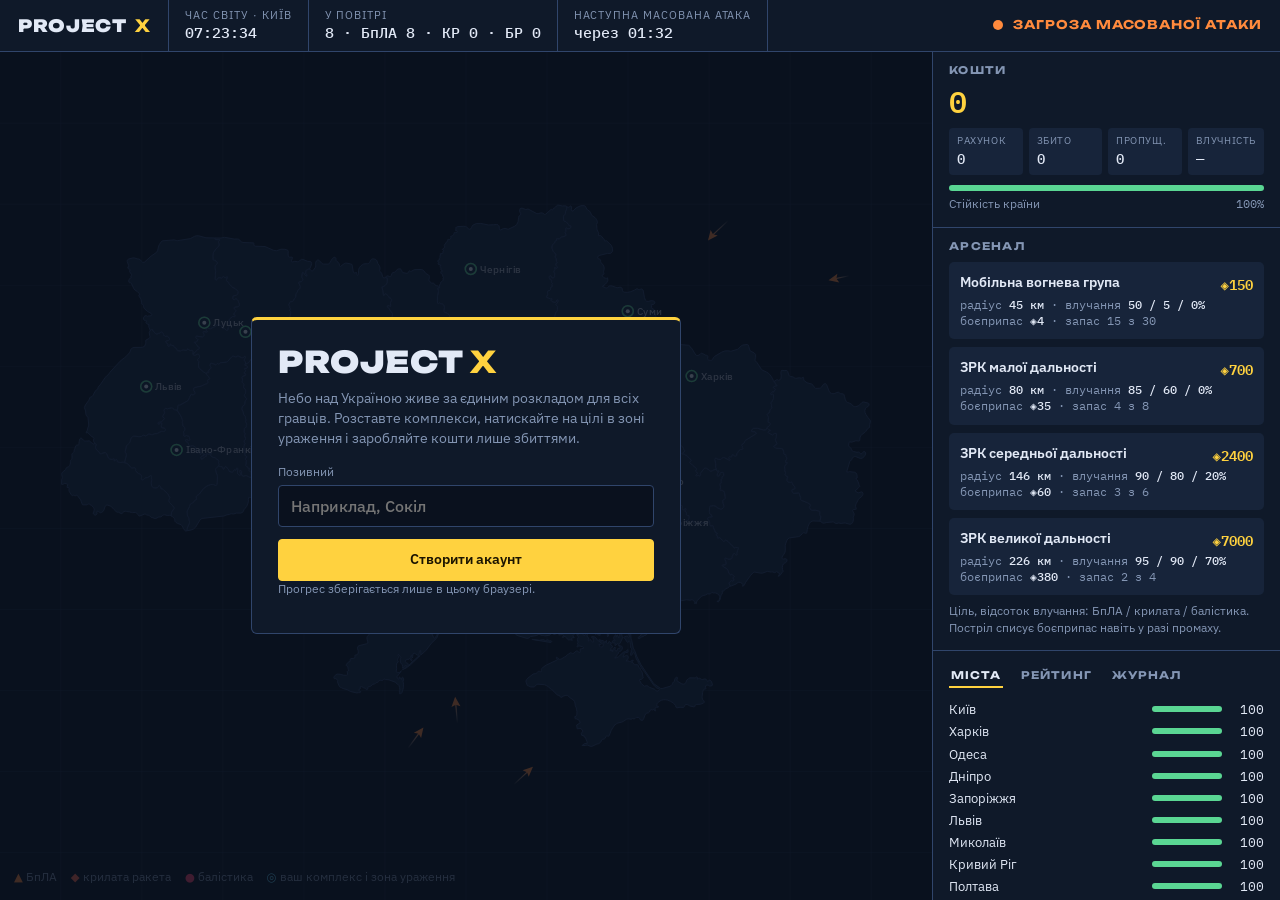
==== index.html @ 6dd7dfeb "Project X: перша версія гри Co-Authored-By: Claude Fable 5.2 <noreply@anthropic.com> Claude-Session:" ====
<!DOCTYPE html>
<html lang="uk">
<head>
<meta charset="utf-8">
<meta name="viewport" content="width=device-width, initial-scale=1">
<title>Project X</title>
<link rel="preconnect" href="https://fonts.googleapis.com">
<link href="https://fonts.googleapis.com/css2?family=IBM+Plex+Mono:wght@400;500;600&family=IBM+Plex+Sans:wght@400;500;600&family=Unbounded:wght@500;700;900&display=swap" rel="stylesheet">
<link rel="stylesheet" href="css/style.css">
</head>
<body>
<header>
  <div class="brand">PROJECT <b>X</b></div>
  <div class="stat"><small>Час світу · Київ</small><span id="clock">--:--:--</span></div>
  <div class="stat"><small>У повітрі</small><span id="air">0</span></div>
  <div class="stat"><small id="waveLab">Наступна масована атака</small><span id="wave">--:--</span></div>
  <button id="adminBtn" type="button" hidden>Адмінка</button>
  <div id="alert"><i></i><span id="alertTxt">Спокійно</span></div>
</header>
<main>
  <div id="stage">
    <canvas id="cv" aria-label="Карта України з повітряними цілями"></canvas>
    <div id="placing"><span id="placingTxt"></span><button id="placingCancel" type="button">Скасувати</button></div>
    <div id="legend"><span><b style="color:var(--threat)">▲</b> БпЛА</span><span><b style="color:#ff6a4d">◆</b> крилата ракета</span><span><b style="color:var(--crit)">●</b> балістика</span><span><b style="color:var(--own)">◎</b> ваш комплекс і зона ураження</span></div>
    <div id="tip"></div>
    <div id="toast" role="status"></div>
    <div id="gate">
      <div class="gatebox">
        <h1>PROJECT <b>X</b></h1>
        <p>Небо над Україною живе за єдиним розкладом для всіх гравців. Розставте комплекси, натискайте на цілі в зоні ураження і заробляйте кошти лише збиттями.</p>
        <div id="gateBody"><p>Завантажую акаунт…</p></div>
      </div>
    </div>
  </div>
  <aside>
    <section>
      <div class="wallet"><div><h2>Кошти</h2><div class="big"><span id="money">0</span></div></div><div class="who" id="who"></div></div>
      <div class="kpis">
        <div><small>Рахунок</small><span id="score">0</span></div>
        <div><small>Збито</small><span id="kills">0</span></div>
        <div><small>Пропущ.</small><span id="missed">0</span></div>
        <div><small>Влучність</small><span id="acc">—</span></div>
      </div>
      <div class="bar"><i id="stab"></i></div>
      <div class="barlab"><span>Стійкість країни</span><span class="num" id="stabTxt">100%</span></div>
      <div id="rescue"><button class="btn pri wide" id="rescueBtn" type="button" style="width:100%">Отримати аварійний резерв ◈150</button><p class="note">Доступний, лише коли немає ні коштів, ні боєзапасу.</p></div>
    </section>
    <section id="unit">
      <h2>Обраний комплекс</h2>
      <div class="row"><b id="uName"></b><span class="ammo num" id="uAmmo"></span></div>
      <div class="btns">
        <button class="btn" id="uBuy1" type="button"></button>
        <button class="btn" id="uFill" type="button"></button>
        <button class="btn wide" id="uSell" type="button"></button>
      </div>
    </section>
    <section>
      <h2>Арсенал</h2>
      <div class="shop" id="shop"></div>
      <p class="note">Ціль, відсоток влучання: БпЛА / крилата / балістика. Постріл списує боєприпас навіть у разі промаху.</p>
    </section>
    <section>
      <div class="tabs" role="tablist">
        <button role="tab" aria-selected="true" data-tab="cities" type="button">Міста</button>
        <button role="tab" aria-selected="false" data-tab="top" type="button">Рейтинг</button>
        <button role="tab" aria-selected="false" data-tab="logp" type="button">Журнал</button>
      </div>
      <div id="cities"></div>
      <div id="top" hidden><div class="list" id="topList"></div><p class="note" id="topNote"></p></div>
      <div id="logp" hidden><div id="log"></div></div>
    </section>
  </aside>
  <div id="admin" hidden>
    <div class="ahead"><h1>Адмінка</h1><button class="btn" id="adminClose" type="button">Закрити</button></div>
    <div class="abody">
      <div class="tabs" role="tablist">
        <button role="tab" aria-selected="true" data-atab="aThreats" type="button">Загрози</button>
        <button role="tab" aria-selected="false" data-atab="aUsers" type="button">Користувачі</button>
      </div>
      <div id="aThreats">
        <div class="panel">
          <h3>Одна додаткова ціль</h3>
          <div class="fields">
            <label for="aType">Тип цілі<select id="aType"></select></label>
            <label for="aEntry">Напрямок заходу<select id="aEntry"></select></label>
            <label for="aCity">Місто-ціль<select id="aCity"></select></label>
          </div>
          <button class="btn pri" id="aLaunch" type="button">Запустити ціль</button>
        </div>
        <div class="panel">
          <h3>Масована атака</h3>
          <div class="fields">
            <label for="aN">Кількість цілей<input id="aN" type="number" min="10" max="300" step="10" value="100"></label>
            <label for="aDur">Тривалість пусків, хв<input id="aDur" type="number" min="1" max="30" step="1" value="10"></label>
            <label for="aDelay">Початок<select id="aDelay"><option value="0">Зараз</option><option value="1">Через 1 хв</option><option value="5">Через 5 хв</option><option value="15">Через 15 хв</option></select></label>
          </div>
          <button class="btn danger" id="aWave" type="button">Запустити масовану атаку</button>
        </div>
        <div class="panel">
          <h3>Запущено вручну</h3>
          <div id="aEvents"></div>
          <p class="note">Ручні запуски бачать усі гравці: цілі з’являються в них за кілька секунд, щонайбільше за пів хвилини. Нові типи загроз додаватимуться в цей розділ.</p>
        </div>
      </div>
      <div id="aUsers" hidden>
        <div class="sum" id="aSum"></div>
        <div class="twrap"><table><thead><tr id="aHead"></tr></thead><tbody id="aRows"></tbody></table></div>
        <p class="note" id="aUsersNote">У списку ті, чий прогрес зберігається на сервері. Натисніть на заголовок стовпця, щоб відсортувати.</p>
      </div>
    </div>
  </div>
</main>
<script src="js/data.js"></script>
<script src="js/core.js"></script>
<script src="js/ui.js"></script>
</body>
</html>
---- css/style.css ----
:root{
  /* Планшет командного пункту: карта на весь екран, праворуч пульт. Один темний світ, без світлої теми. */
  --bg:#0a111e; --panel:#0f1929; --raise:#17243a; --land:#182742; --line:#30456b;
  --ink:#e2e9f6; --mute:#8496b4; --accent:#ffd23f; --own:#62d6ff;
  --threat:#ff8a3d; --crit:#ff4470; --ok:#5ad693;
  --f-display:'Unbounded','Arial Black',system-ui,sans-serif;
  --f-body:'IBM Plex Sans',system-ui,-apple-system,'Segoe UI',sans-serif;
  --f-mono:'IBM Plex Mono',ui-monospace,Menlo,Consolas,monospace;
  color-scheme:dark;
}
*{box-sizing:border-box}
html,body{height:100%;margin:0}
body{background:var(--bg);color:var(--ink);font:14px/1.45 var(--f-body);display:flex;flex-direction:column;overflow:hidden}
button{font:inherit;color:inherit;cursor:pointer}
button:focus-visible,input:focus-visible{outline:2px solid var(--accent);outline-offset:2px}
.num{font-family:var(--f-mono);font-variant-numeric:tabular-nums}

/* верхня смуга */
header{display:flex;align-items:stretch;gap:0;border-bottom:1px solid var(--line);background:var(--panel);flex:none;flex-wrap:wrap}
.brand{font:900 17px/1 var(--f-display);letter-spacing:.04em;padding:14px 18px;display:flex;align-items:center;gap:8px;border-right:1px solid var(--line)}
.brand b{color:var(--accent)}
.stat{padding:8px 16px;border-right:1px solid var(--line);display:flex;flex-direction:column;justify-content:center;min-width:0}
.stat small{font-size:10.5px;letter-spacing:.09em;text-transform:uppercase;color:var(--mute);white-space:nowrap}
.stat span{font:500 15px/1.3 var(--f-mono);font-variant-numeric:tabular-nums;white-space:nowrap}
#alert{margin-left:auto;display:flex;align-items:center;padding:0 18px;font:700 12px/1 var(--f-display);letter-spacing:.08em;text-transform:uppercase;gap:10px;white-space:nowrap}
#alert i{width:10px;height:10px;border-radius:50%;background:var(--ok);flex:none}
#alert.air{color:var(--threat)} #alert.air i{background:var(--threat)}
#alert.mass{color:#12060a;background:var(--crit)} #alert.mass i{background:#12060a;animation:blink 1s steps(2) infinite}
@keyframes blink{50%{opacity:.2}}

main{flex:1;min-height:0;display:grid;grid-template-columns:minmax(0,1fr) 348px}
#stage{position:relative;min-height:0;min-width:0;background:var(--bg)}
canvas{position:absolute;inset:0;width:100%;height:100%;display:block;touch-action:none}
#toast{position:absolute;left:50%;top:14px;transform:translateX(-50%);background:var(--raise);border:1px solid var(--line);padding:8px 14px;border-radius:4px;font-size:13px;opacity:0;transition:opacity .2s;pointer-events:none;max-width:90%;text-align:center}
#toast.on{opacity:1}
#placing{position:absolute;left:14px;top:14px;background:var(--accent);color:#1b1400;padding:8px 12px;border-radius:4px;font-weight:600;display:none;gap:12px;align-items:center}
#placing.on{display:flex}
#placing button{background:#1b1400;color:var(--accent);border:0;border-radius:3px;padding:4px 10px}
#legend{position:absolute;left:14px;bottom:14px;display:flex;gap:14px;font-size:11.5px;color:var(--mute);flex-wrap:wrap;pointer-events:none}
#legend b{font-weight:500;color:var(--ink)}
#tip{position:absolute;pointer-events:none;background:var(--panel);border:1px solid var(--line);border-radius:4px;padding:6px 9px;font-size:12px;display:none;white-space:nowrap;z-index:3}

/* пульт */
aside{border-left:1px solid var(--line);background:var(--panel);overflow-y:auto;min-height:0;display:flex;flex-direction:column}
section{padding:14px 16px;border-bottom:1px solid var(--line)}
h2{font:700 10.5px/1 var(--f-display);letter-spacing:.12em;text-transform:uppercase;color:var(--mute);margin:0 0 10px}
.wallet{display:flex;align-items:baseline;justify-content:space-between;gap:10px}
.wallet .big{font:600 30px/1 var(--f-mono);color:var(--accent);font-variant-numeric:tabular-nums}
.wallet .who{color:var(--mute);font-size:12.5px;text-align:right;overflow:hidden;text-overflow:ellipsis;white-space:nowrap;max-width:150px}
.kpis{display:grid;grid-template-columns:repeat(4,1fr);gap:6px;margin-top:12px}
.kpis div{background:var(--raise);border-radius:4px;padding:6px 8px}
.kpis small{display:block;font-size:10px;color:var(--mute);text-transform:uppercase;letter-spacing:.06em}
.kpis span{font:500 14px var(--f-mono);font-variant-numeric:tabular-nums}
.bar{height:6px;background:var(--raise);border-radius:3px;overflow:hidden;margin-top:10px}
.bar i{display:block;height:100%;background:var(--ok);width:100%;transition:width .4s,background .4s}
.barlab{display:flex;justify-content:space-between;font-size:11.5px;color:var(--mute);margin-top:5px}

.shop{display:grid;gap:8px}
.card{background:var(--raise);border:1px solid transparent;border-radius:5px;padding:9px 10px;display:grid;grid-template-columns:1fr auto;gap:2px 10px;text-align:left;width:100%}
.card:hover:not(:disabled){border-color:var(--own)}
.card:disabled{opacity:.45;cursor:not-allowed}
.card .nm{font-weight:600}
.card .pr{font:600 14px var(--f-mono);color:var(--accent);text-align:right}
.card .sp{grid-column:1/-1;font:400 11.5px/1.4 var(--f-mono);color:var(--mute)}
.card .sp b{color:var(--ink);font-weight:500}
#unit{display:none}
#unit.on{display:block}
#unit .row{display:flex;justify-content:space-between;align-items:baseline;margin-bottom:8px}
#unit .ammo{font:600 20px var(--f-mono)}
.btns{display:grid;grid-template-columns:1fr 1fr;gap:6px}
.btn{background:var(--raise);border:1px solid var(--line);border-radius:4px;padding:8px 8px;font-size:12.5px;line-height:1.25}
.btn:hover:not(:disabled){border-color:var(--own)}
.btn:disabled{opacity:.45;cursor:not-allowed}
.btn.pri{background:var(--accent);color:#1b1400;border-color:var(--accent);font-weight:600}
.btn.wide{grid-column:1/-1}
.tabs{display:flex;gap:4px;margin-bottom:10px}
.tabs button{background:none;border:0;border-bottom:2px solid transparent;padding:4px 2px;margin-right:12px;font:700 10.5px var(--f-display);letter-spacing:.1em;text-transform:uppercase;color:var(--mute)}
.tabs button[aria-selected="true"]{color:var(--ink);border-color:var(--accent)}
.list{display:grid;gap:3px;font-size:12.5px}
.list .r{display:grid;grid-template-columns:22px 1fr auto;gap:8px;align-items:center;padding:3px 0}
.list .r.me{color:var(--accent)}
.list .r span:last-child{font-family:var(--f-mono);font-variant-numeric:tabular-nums}
.city{display:grid;grid-template-columns:1fr 70px 34px;gap:8px;align-items:center;font-size:12.5px;padding:2px 0}
.city .bar{margin:0}
.city span:last-child{font-family:var(--f-mono);text-align:right;font-variant-numeric:tabular-nums}
#log{font:400 11.5px/1.5 var(--f-mono);color:var(--mute);display:grid;gap:2px}
#log .hit{color:var(--ok)} #log .bad{color:var(--crit)} #log .inf{color:var(--ink)}
.note{font-size:11.5px;color:var(--mute);margin:8px 0 0}
#rescue{display:none;margin-top:10px}

/* адмінка */
#adminBtn{background:none;border:0;border-left:1px solid var(--line);padding:0 18px;font:700 11px/1 var(--f-display);letter-spacing:.1em;text-transform:uppercase;color:var(--accent);margin-left:auto}
#adminBtn:hover{background:var(--raise)}
#adminBtn:not([hidden])+#alert{margin-left:0}
main{position:relative}
#admin{position:absolute;top:0;right:0;bottom:0;width:min(760px,100%);background:var(--panel);border-left:1px solid var(--line);z-index:6;display:flex;flex-direction:column;box-shadow:-18px 0 40px rgba(0,0,0,.45)}
#admin[hidden]{display:none}
.ahead{display:flex;align-items:center;justify-content:space-between;padding:14px 18px;border-bottom:1px solid var(--line);border-top:3px solid var(--accent)}
.ahead h1{font:900 16px/1 var(--f-display);letter-spacing:.06em;margin:0;text-transform:uppercase}
.abody{overflow-y:auto;padding:16px 18px;flex:1;min-height:0}
.abody .tabs{margin-bottom:16px}
.panel{background:var(--raise);border-radius:6px;padding:14px;margin-bottom:14px}
.panel h3{font:600 14px/1.2 var(--f-body);margin:0 0 10px}
.fields{display:grid;grid-template-columns:repeat(auto-fit,minmax(150px,1fr));gap:10px;margin-bottom:12px}
.fields label{display:grid;gap:4px;font-size:11.5px;color:var(--mute)}
.fields select,.fields input{background:var(--bg);border:1px solid var(--line);border-radius:4px;padding:8px 9px;color:var(--ink);font:500 13.5px var(--f-body);width:100%}
.btn.danger{background:var(--crit);border-color:var(--crit);color:#16050a;font-weight:600}
.ev{display:grid;grid-template-columns:1fr auto auto;gap:10px;align-items:center;padding:7px 0;border-top:1px solid var(--line);font-size:12.5px}
.ev:first-child{border-top:0}
.ev .st{font:500 11.5px var(--f-mono);color:var(--mute);white-space:nowrap}
.ev .st.live{color:var(--threat)}
.ev .btn{padding:4px 10px}
.sum{display:flex;gap:8px;flex-wrap:wrap;align-items:stretch;margin-bottom:12px}
.sum div{background:var(--raise);border-radius:4px;padding:7px 12px}
.sum small{display:block;font-size:10px;color:var(--mute);text-transform:uppercase;letter-spacing:.06em}
.sum span{font:500 16px var(--f-mono);font-variant-numeric:tabular-nums}
.sum .btn{margin-left:auto}
.twrap{overflow-x:auto;border:1px solid var(--line);border-radius:6px}
table{border-collapse:collapse;width:100%;font-size:12.5px;white-space:nowrap}
th,td{padding:7px 10px;text-align:right;border-bottom:1px solid var(--line)}
th{font:500 10.5px var(--f-body);color:var(--mute);text-transform:uppercase;letter-spacing:.06em;background:var(--raise);cursor:pointer;user-select:none}
th[aria-sort]{color:var(--accent)}
td{font-family:var(--f-mono);font-variant-numeric:tabular-nums}
th:first-child,td:first-child,th:nth-child(2),td:nth-child(2){text-align:left}
td:nth-child(2){font-family:var(--f-body);font-weight:600}
tr:last-child td{border-bottom:0}

/* вхід */
#gate{position:absolute;inset:0;background:rgba(10,17,30,.78);display:flex;align-items:center;justify-content:center;padding:16px;z-index:5}
#gate.off{display:none}
.gatebox{background:var(--panel);border:1px solid var(--line);border-top:3px solid var(--accent);border-radius:6px;padding:26px 26px 22px;max-width:430px;width:100%}
.gatebox h1{font:900 30px/1.05 var(--f-display);margin:0 0 10px;letter-spacing:.02em;text-wrap:balance}
.gatebox h1 b{color:var(--accent)}
.gatebox p{color:var(--mute);margin:0 0 14px}
.gatebox label{display:block;font-size:12px;color:var(--mute);margin-bottom:5px}
.gatebox input{width:100%;background:var(--bg);border:1px solid var(--line);border-radius:4px;padding:10px 12px;color:var(--ink);font:500 16px var(--f-body);margin-bottom:12px}
.gatebox .btn{width:100%;padding:11px;font-size:14px}

@media (max-width:860px){
  body{overflow:auto;height:auto;min-height:100%}
  main{grid-template-columns:1fr;flex:none}
  #stage{height:min(72vw,62vh);min-height:300px}
  aside{border-left:0;border-top:1px solid var(--line);overflow:visible}
  #alert{margin-left:0;padding:10px 16px;flex:1 1 100%}
  .brand{padding:10px 14px}
  #legend{display:none}
}
@media (prefers-reduced-motion:reduce){#alert.mass i{animation:none}}
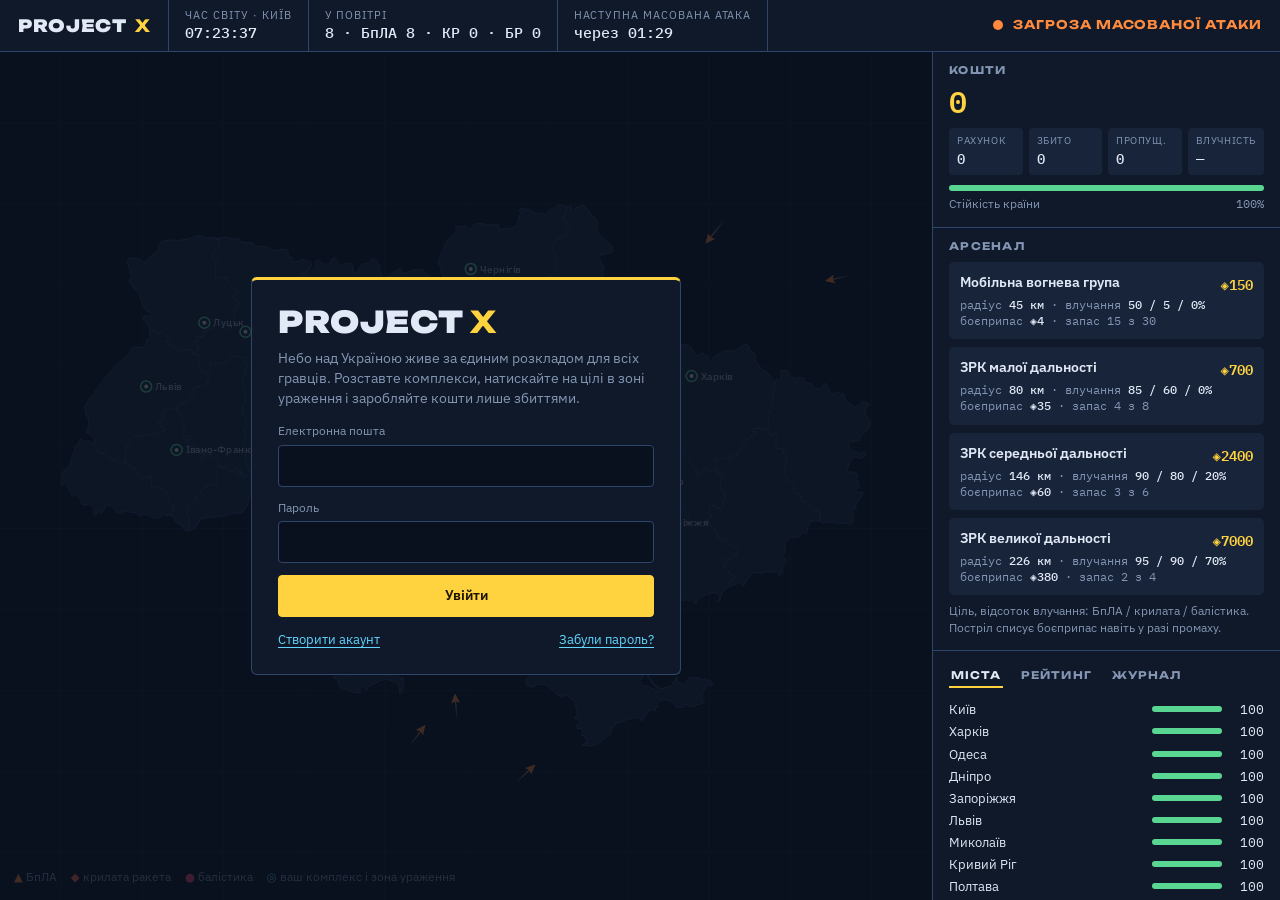
==== commit f5c68328: "Supabase: реєстрація за поштою, прогрес, рейтинг і адмінка Co-Authored-By: Claude Fable 5.2 <noreply" ====
--- a/index.html
+++ b/index.html
@@ -28,7 +28,7 @@
       <div class="gatebox">
         <h1>PROJECT <b>X</b></h1>
         <p>Небо над Україною живе за єдиним розкладом для всіх гравців. Розставте комплекси, натискайте на цілі в зоні ураження і заробляйте кошти лише збиттями.</p>
-        <div id="gateBody"><p>Завантажую акаунт…</p></div>
+        <div id="gateBody"><p>Завантаження…</p></div>
       </div>
     </div>
   </div>
@@ -44,6 +44,7 @@
       <div class="bar"><i id="stab"></i></div>
       <div class="barlab"><span>Стійкість країни</span><span class="num" id="stabTxt">100%</span></div>
       <div id="rescue"><button class="btn pri wide" id="rescueBtn" type="button" style="width:100%">Отримати аварійний резерв ◈150</button><p class="note">Доступний, лише коли немає ні коштів, ні боєзапасу.</p></div>
+      <button class="btn" id="logout" type="button" hidden style="margin-top:12px;width:100%">Вийти з акаунта</button>
     </section>
     <section id="unit">
       <h2>Обраний комплекс</h2>
@@ -105,11 +106,13 @@
       <div id="aUsers" hidden>
         <div class="sum" id="aSum"></div>
         <div class="twrap"><table><thead><tr id="aHead"></tr></thead><tbody id="aRows"></tbody></table></div>
-        <p class="note" id="aUsersNote">У списку ті, чий прогрес зберігається на сервері. Натисніть на заголовок стовпця, щоб відсортувати.</p>
+        <p class="note" id="aUsersNote">Усі зареєстровані гравці. Натисніть на заголовок стовпця, щоб відсортувати.</p>
       </div>
     </div>
   </div>
 </main>
+<script src="js/vendor/supabase.js"></script>
+<script src="js/config.js"></script>
 <script src="js/data.js"></script>
 <script src="js/core.js"></script>
 <script src="js/ui.js"></script>
--- a/css/style.css
+++ b/css/style.css
@@ -115,13 +115,15 @@
 .sum small{display:block;font-size:10px;color:var(--mute);text-transform:uppercase;letter-spacing:.06em}
 .sum span{font:500 16px var(--f-mono);font-variant-numeric:tabular-nums}
 .sum .btn{margin-left:auto}
+.sum .grant{display:flex;align-items:center;gap:8px;font-size:11.5px;color:var(--mute)}
+.sum .grant input{width:96px;background:var(--bg);border:1px solid var(--line);border-radius:4px;padding:7px 8px;color:var(--ink);font:500 13px var(--f-mono)}
 .twrap{overflow-x:auto;border:1px solid var(--line);border-radius:6px}
 table{border-collapse:collapse;width:100%;font-size:12.5px;white-space:nowrap}
 th,td{padding:7px 10px;text-align:right;border-bottom:1px solid var(--line)}
 th{font:500 10.5px var(--f-body);color:var(--mute);text-transform:uppercase;letter-spacing:.06em;background:var(--raise);cursor:pointer;user-select:none}
 th[aria-sort]{color:var(--accent)}
 td{font-family:var(--f-mono);font-variant-numeric:tabular-nums}
-th:first-child,td:first-child,th:nth-child(2),td:nth-child(2){text-align:left}
+th:first-child,td:first-child,th:nth-child(2),td:nth-child(2),th:nth-child(3),td:nth-child(3){text-align:left}
 td:nth-child(2){font-family:var(--f-body);font-weight:600}
 tr:last-child td{border-bottom:0}
 
@@ -135,6 +137,9 @@
 .gatebox label{display:block;font-size:12px;color:var(--mute);margin-bottom:5px}
 .gatebox input{width:100%;background:var(--bg);border:1px solid var(--line);border-radius:4px;padding:10px 12px;color:var(--ink);font:500 16px var(--f-body);margin-bottom:12px}
 .gatebox .btn{width:100%;padding:11px;font-size:14px}
+.gatebox .links{display:flex;justify-content:space-between;gap:12px;margin-top:12px;flex-wrap:wrap}
+.linkbtn{background:none;border:0;padding:2px 0;color:var(--own);font-size:13px;text-decoration:underline;text-underline-offset:3px}
+.gatebox .note:empty{display:none}
 
 @media (max-width:860px){
   body{overflow:auto;height:auto;min-height:100%}
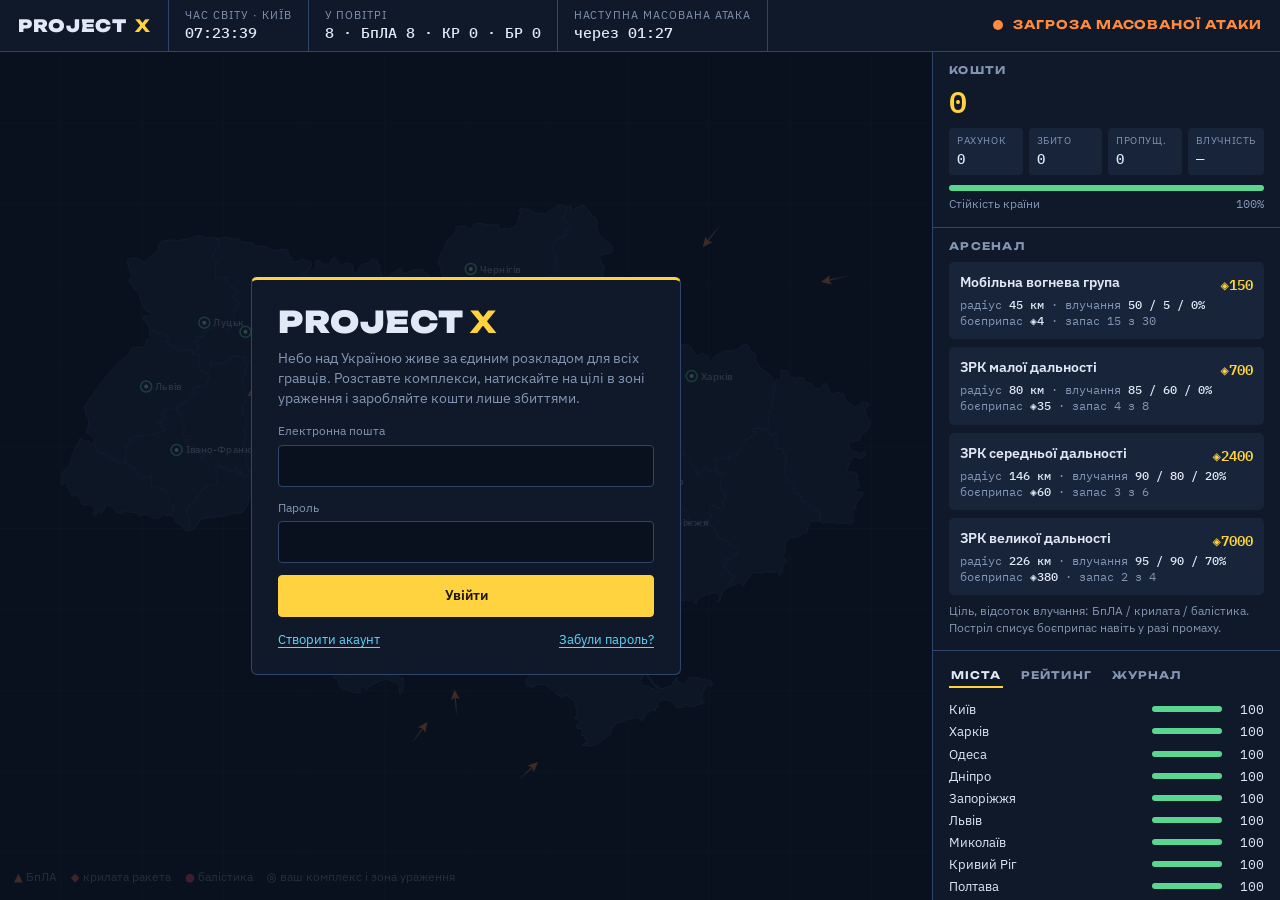
==== commit ad61d172: "Адмінка окремою сторінкою admin.html Co-Authored-By: Claude Fable 5.2 <noreply@anthropic.com> Claude" ====
--- a/index.html
+++ b/index.html
@@ -14,7 +14,7 @@
   <div class="stat"><small>Час світу · Київ</small><span id="clock">--:--:--</span></div>
   <div class="stat"><small>У повітрі</small><span id="air">0</span></div>
   <div class="stat"><small id="waveLab">Наступна масована атака</small><span id="wave">--:--</span></div>
-  <button id="adminBtn" type="button" hidden>Адмінка</button>
+  <a id="adminBtn" href="admin.html" hidden>Адмінка</a>
   <div id="alert"><i></i><span id="alertTxt">Спокійно</span></div>
 </header>
 <main>
@@ -71,45 +71,6 @@
       <div id="logp" hidden><div id="log"></div></div>
     </section>
   </aside>
-  <div id="admin" hidden>
-    <div class="ahead"><h1>Адмінка</h1><button class="btn" id="adminClose" type="button">Закрити</button></div>
-    <div class="abody">
-      <div class="tabs" role="tablist">
-        <button role="tab" aria-selected="true" data-atab="aThreats" type="button">Загрози</button>
-        <button role="tab" aria-selected="false" data-atab="aUsers" type="button">Користувачі</button>
-      </div>
-      <div id="aThreats">
-        <div class="panel">
-          <h3>Одна додаткова ціль</h3>
-          <div class="fields">
-            <label for="aType">Тип цілі<select id="aType"></select></label>
-            <label for="aEntry">Напрямок заходу<select id="aEntry"></select></label>
-            <label for="aCity">Місто-ціль<select id="aCity"></select></label>
-          </div>
-          <button class="btn pri" id="aLaunch" type="button">Запустити ціль</button>
-        </div>
-        <div class="panel">
-          <h3>Масована атака</h3>
-          <div class="fields">
-            <label for="aN">Кількість цілей<input id="aN" type="number" min="10" max="300" step="10" value="100"></label>
-            <label for="aDur">Тривалість пусків, хв<input id="aDur" type="number" min="1" max="30" step="1" value="10"></label>
-            <label for="aDelay">Початок<select id="aDelay"><option value="0">Зараз</option><option value="1">Через 1 хв</option><option value="5">Через 5 хв</option><option value="15">Через 15 хв</option></select></label>
-          </div>
-          <button class="btn danger" id="aWave" type="button">Запустити масовану атаку</button>
-        </div>
-        <div class="panel">
-          <h3>Запущено вручну</h3>
-          <div id="aEvents"></div>
-          <p class="note">Ручні запуски бачать усі гравці: цілі з’являються в них за кілька секунд, щонайбільше за пів хвилини. Нові типи загроз додаватимуться в цей розділ.</p>
-        </div>
-      </div>
-      <div id="aUsers" hidden>
-        <div class="sum" id="aSum"></div>
-        <div class="twrap"><table><thead><tr id="aHead"></tr></thead><tbody id="aRows"></tbody></table></div>
-        <p class="note" id="aUsersNote">Усі зареєстровані гравці. Натисніть на заголовок стовпця, щоб відсортувати.</p>
-      </div>
-    </div>
-  </div>
 </main>
 <script src="js/vendor/supabase.js"></script>
 <script src="js/config.js"></script>
--- a/css/style.css
+++ b/css/style.css
@@ -89,16 +89,10 @@
 #rescue{display:none;margin-top:10px}
 
 /* адмінка */
-#adminBtn{background:none;border:0;border-left:1px solid var(--line);padding:0 18px;font:700 11px/1 var(--f-display);letter-spacing:.1em;text-transform:uppercase;color:var(--accent);margin-left:auto}
+#adminBtn{background:none;border:0;border-left:1px solid var(--line);padding:0 18px;display:flex;align-items:center;text-decoration:none;font:700 11px/1 var(--f-display);letter-spacing:.1em;text-transform:uppercase;color:var(--accent);margin-left:auto}
+#adminBtn[hidden]{display:none}
 #adminBtn:hover{background:var(--raise)}
 #adminBtn:not([hidden])+#alert{margin-left:0}
-main{position:relative}
-#admin{position:absolute;top:0;right:0;bottom:0;width:min(760px,100%);background:var(--panel);border-left:1px solid var(--line);z-index:6;display:flex;flex-direction:column;box-shadow:-18px 0 40px rgba(0,0,0,.45)}
-#admin[hidden]{display:none}
-.ahead{display:flex;align-items:center;justify-content:space-between;padding:14px 18px;border-bottom:1px solid var(--line);border-top:3px solid var(--accent)}
-.ahead h1{font:900 16px/1 var(--f-display);letter-spacing:.06em;margin:0;text-transform:uppercase}
-.abody{overflow-y:auto;padding:16px 18px;flex:1;min-height:0}
-.abody .tabs{margin-bottom:16px}
 .panel{background:var(--raise);border-radius:6px;padding:14px;margin-bottom:14px}
 .panel h3{font:600 14px/1.2 var(--f-body);margin:0 0 10px}
 .fields{display:grid;grid-template-columns:repeat(auto-fit,minmax(150px,1fr));gap:10px;margin-bottom:12px}
@@ -151,3 +145,22 @@
   #legend{display:none}
 }
 @media (prefers-reduced-motion:reduce){#alert.mass i{animation:none}}
+
+/* окрема сторінка адмінки */
+body.adm{display:block;overflow:auto;height:auto;min-height:100%}
+.adm header a.back{margin-left:auto;display:flex;align-items:center;padding:0 18px;border-left:1px solid var(--line);color:var(--own);font-size:13px;text-decoration:none}
+.adm header a.back:hover{background:var(--raise)}
+.adm header button.out{background:none;border:0;border-left:1px solid var(--line);padding:0 18px;color:var(--mute);font-size:13px}
+.adm header button.out:hover{background:var(--raise);color:var(--ink)}
+.adm .brand span{color:var(--mute);font-weight:500;font-size:12px;letter-spacing:.12em;margin-left:6px}
+.awrap{max-width:1240px;margin:0 auto;padding:22px 20px 60px}
+.awrap h2{font:700 13px/1 var(--f-display);letter-spacing:.1em;color:var(--ink);margin:28px 0 14px}
+.awrap h2:first-child{margin-top:0}
+.agrid{display:grid;grid-template-columns:repeat(auto-fit,minmax(300px,1fr));gap:14px;align-items:start}
+.agrid .panel{margin:0}
+.awrap .panel{background:var(--panel);border:1px solid var(--line)}
+.awrap .fields select,.awrap .fields input{background:var(--bg)}
+.awrap .sum div{background:var(--panel);border:1px solid var(--line)}
+.awrap .twrap{background:var(--panel)}
+.agate{max-width:430px;margin:8vh auto 0;padding:0 16px}
+.agate .gatebox{max-width:none}
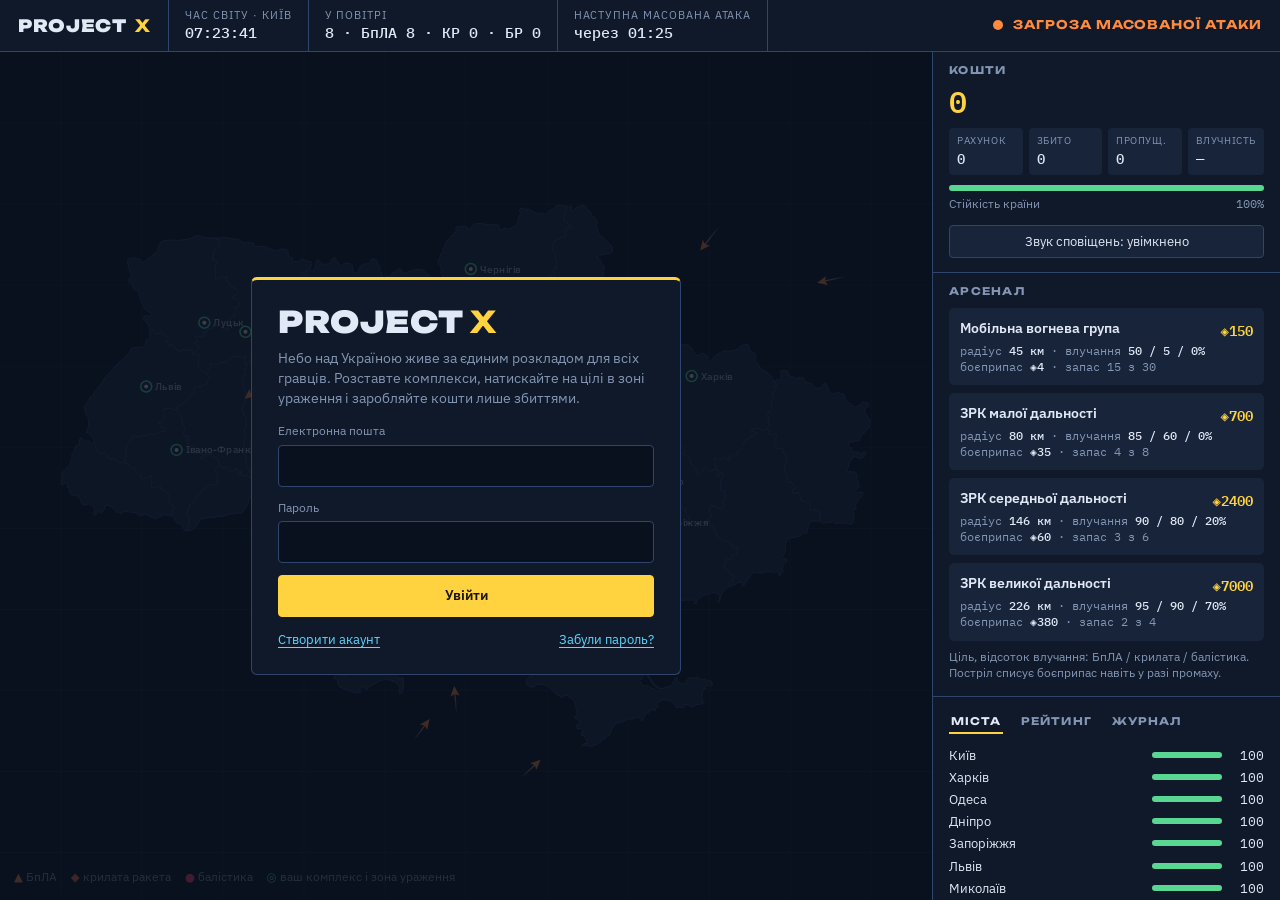
==== commit 41456d6f: "Адмінка звіряє час із сервером; звук, коли ціль входить у зону ураження Co-Authored-By: Claude Fable" ====
--- a/index.html
+++ b/index.html
@@ -44,7 +44,8 @@
       <div class="bar"><i id="stab"></i></div>
       <div class="barlab"><span>Стійкість країни</span><span class="num" id="stabTxt">100%</span></div>
       <div id="rescue"><button class="btn pri wide" id="rescueBtn" type="button" style="width:100%">Отримати аварійний резерв ◈150</button><p class="note">Доступний, лише коли немає ні коштів, ні боєзапасу.</p></div>
-      <button class="btn" id="logout" type="button" hidden style="margin-top:12px;width:100%">Вийти з акаунта</button>
+      <button class="btn" id="sound" type="button" style="margin-top:12px;width:100%">Звук сповіщень</button>
+      <button class="btn" id="logout" type="button" hidden style="margin-top:8px;width:100%">Вийти з акаунта</button>
     </section>
     <section id="unit">
       <h2>Обраний комплекс</h2>
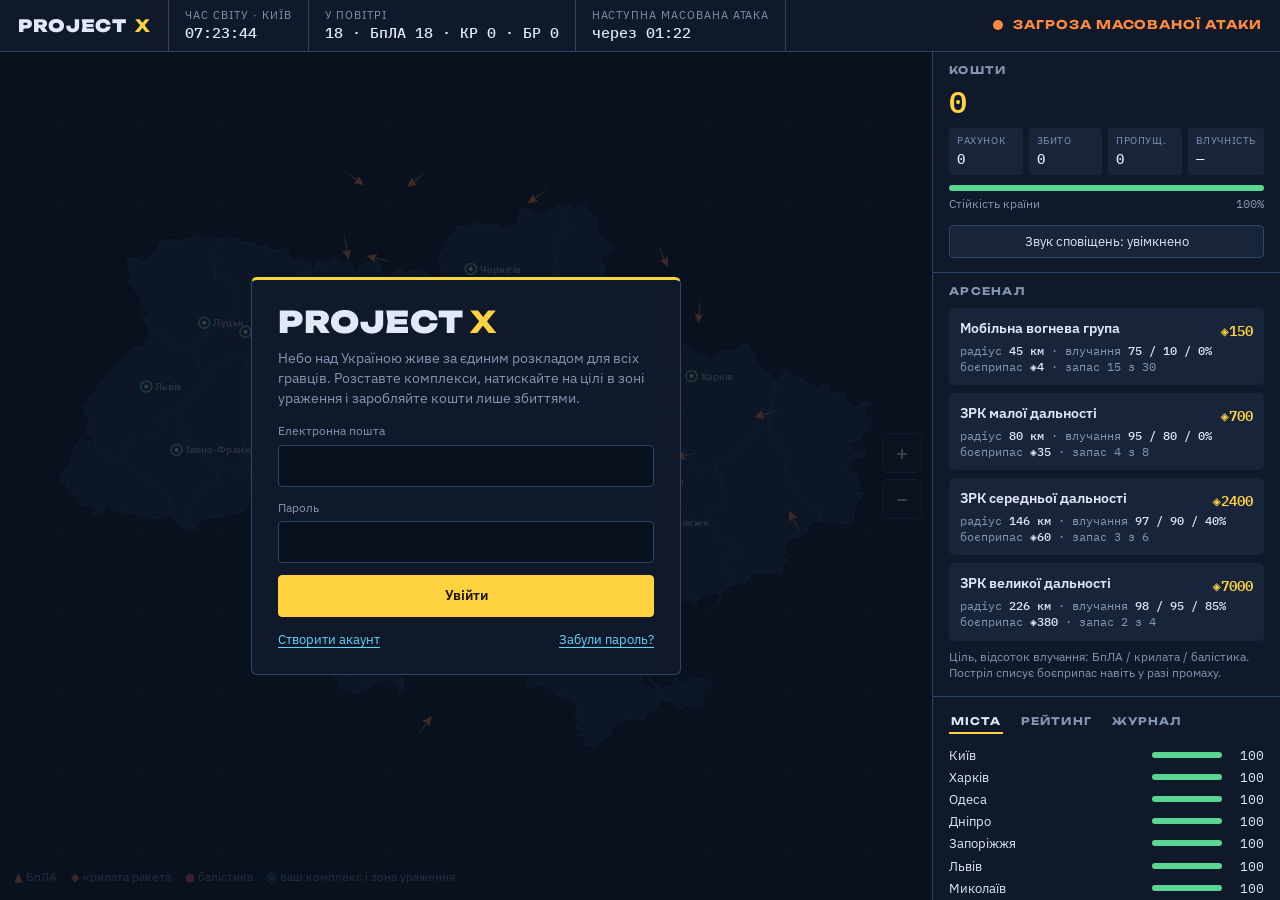
==== commit 41c27e17: "Мобільна версія: масштаб і зсув карти, панель знизу, зручні кнопки Co-Authored-By: Claude Fable 5.2 " ====
--- a/index.html
+++ b/index.html
@@ -12,7 +12,7 @@
 <header>
   <div class="brand">PROJECT <b>X</b></div>
   <div class="stat"><small>Час світу · Київ</small><span id="clock">--:--:--</span></div>
-  <div class="stat"><small>У повітрі</small><span id="air">0</span></div>
+  <div class="stat"><small id="airLab">У повітрі</small><span id="air">0</span></div>
   <div class="stat"><small id="waveLab">Наступна масована атака</small><span id="wave">--:--</span></div>
   <a id="adminBtn" href="admin.html" hidden>Адмінка</a>
   <div id="alert"><i></i><span id="alertTxt">Спокійно</span></div>
@@ -22,6 +22,7 @@
     <canvas id="cv" aria-label="Карта України з повітряними цілями"></canvas>
     <div id="placing"><span id="placingTxt"></span><button id="placingCancel" type="button">Скасувати</button></div>
     <div id="legend"><span><b style="color:var(--threat)">▲</b> БпЛА</span><span><b style="color:#ff6a4d">◆</b> крилата ракета</span><span><b style="color:var(--crit)">●</b> балістика</span><span><b style="color:var(--own)">◎</b> ваш комплекс і зона ураження</span></div>
+    <div id="zoom"><button id="zin" type="button" aria-label="Наблизити карту">+</button><button id="zout" type="button" aria-label="Віддалити карту">−</button></div>
     <div id="tip"></div>
     <div id="toast" role="status"></div>
     <div id="gate">
@@ -32,7 +33,9 @@
       </div>
     </div>
   </div>
+  <div id="mbar"><div><small>Кошти</small><span id="mMoney" class="num">◈0</span></div><div><small>Стійкість</small><span id="mStab" class="num">100%</span></div><button class="btn pri" id="mOpen" type="button">Арсенал і статус</button></div>
   <aside>
+    <button class="btn" id="sheetClose" type="button">Закрити панель</button>
     <section>
       <div class="wallet"><div><h2>Кошти</h2><div class="big"><span id="money">0</span></div></div><div class="who" id="who"></div></div>
       <div class="kpis">
@@ -49,7 +52,7 @@
     </section>
     <section id="unit">
       <h2>Обраний комплекс</h2>
-      <div class="row"><b id="uName"></b><span class="ammo num" id="uAmmo"></span></div>
+      <div class="row"><b id="uName"></b><span class="ammo num" id="uAmmo"></span><button class="btn" id="uClose" type="button" aria-label="Зняти вибір комплексу">×</button></div>
       <div class="btns">
         <button class="btn" id="uBuy1" type="button"></button>
         <button class="btn" id="uFill" type="button"></button>
--- a/css/style.css
+++ b/css/style.css
@@ -135,15 +135,52 @@
 .linkbtn{background:none;border:0;padding:2px 0;color:var(--own);font-size:13px;text-decoration:underline;text-underline-offset:3px}
 .gatebox .note:empty{display:none}
 
+#zoom{position:absolute;right:10px;top:50%;transform:translateY(-50%);display:grid;gap:6px;z-index:2}
+#zoom button{width:40px;height:40px;border-radius:6px;background:var(--panel);border:1px solid var(--line);font:500 20px/1 var(--f-mono);color:var(--ink)}
+#zoom button:hover{border-color:var(--own)}
+#mbar,#sheetClose,#uClose{display:none}
+#unit .row{gap:10px}
+#unit .row b{flex:1}
+
+/* телефон: карта на весь екран, панель виїжджає знизу */
 @media (max-width:860px){
-  body{overflow:auto;height:auto;min-height:100%}
-  main{grid-template-columns:1fr;flex:none}
-  #stage{height:min(72vw,62vh);min-height:300px}
-  aside{border-left:0;border-top:1px solid var(--line);overflow:visible}
-  #alert{margin-left:0;padding:10px 16px;flex:1 1 100%}
-  .brand{padding:10px 14px}
+  html,body{height:100%}
+  body{height:100dvh;overflow:hidden}
+  header{flex-wrap:wrap}
+  .brand{padding:9px 12px;font-size:14px;border-right:0;order:1}
+  #adminBtn{order:2;margin-left:auto;padding:0 12px;border-left:0}
+  #alert{order:3;margin-left:auto;padding:0 12px;font-size:10px;gap:7px}
+  #adminBtn:not([hidden])+#alert{margin-left:0}
+  header::after{content:'';order:4;flex-basis:100%;height:0}
+  .stat{order:5;flex:1 1 0;padding:5px 10px;border-top:1px solid var(--line);min-width:0}
+  .stat:last-of-type{border-right:0}
+  .stat small{font-size:9px;letter-spacing:.04em;overflow:hidden;text-overflow:ellipsis}
+  .stat span{font-size:12px;overflow:hidden;text-overflow:ellipsis}
+  main{display:flex;flex-direction:column}
+  #stage{flex:1;min-height:0}
   #legend{display:none}
+  #mbar{display:flex;align-items:center;gap:14px;padding:8px 12px calc(8px + env(safe-area-inset-bottom));background:var(--panel);border-top:1px solid var(--line);flex:none}
+  #mbar small{display:block;font-size:9.5px;letter-spacing:.07em;text-transform:uppercase;color:var(--mute)}
+  #mbar span{font-size:17px;font-weight:600}
+  #mbar #mMoney{color:var(--accent)}
+  #mbar .btn{margin-left:auto;padding:11px 14px;font-size:13px}
+  aside{position:fixed;left:0;right:0;bottom:0;top:18%;z-index:8;border-left:0;border-top:1px solid var(--line);border-radius:14px 14px 0 0;box-shadow:0 -18px 40px rgba(0,0,0,.5);transform:translateY(105%);transition:transform .22s ease;overscroll-behavior:contain}
+  body.sheet aside{transform:none}
+  #sheetClose{display:block;position:sticky;top:0;z-index:1;width:100%;border-radius:14px 14px 0 0;border-width:0 0 1px;background:var(--raise);padding:12px;font-weight:600;flex:none}
+  #stage > #unit{position:absolute;left:8px;right:8px;bottom:8px;z-index:4;background:var(--panel);border:1px solid var(--line);border-radius:8px;padding:10px 12px;box-shadow:0 8px 24px rgba(0,0,0,.45)}
+  #stage > #unit h2{display:none}
+  #uClose{display:block;width:34px;height:34px;padding:0;font-size:18px;line-height:1}
+  .btns .btn{padding:11px 8px}
+  .card{padding:12px}
+  #zoom{top:auto;bottom:50%;transform:translateY(50%)}
+  #zoom button{width:44px;height:44px}
+  .gatebox{padding:20px 18px 18px}
+  .gatebox h1{font-size:24px}
+  .adm header a.back{margin-left:auto;order:2;border-left:0;padding:0 12px}
+  .adm header button.out{order:3;border-left:0;padding:0 12px}
+  .awrap{padding:16px 12px 48px}
 }
+@media (prefers-reduced-motion:reduce){aside{transition:none}}
 @media (prefers-reduced-motion:reduce){#alert.mass i{animation:none}}
 
 /* окрема сторінка адмінки */
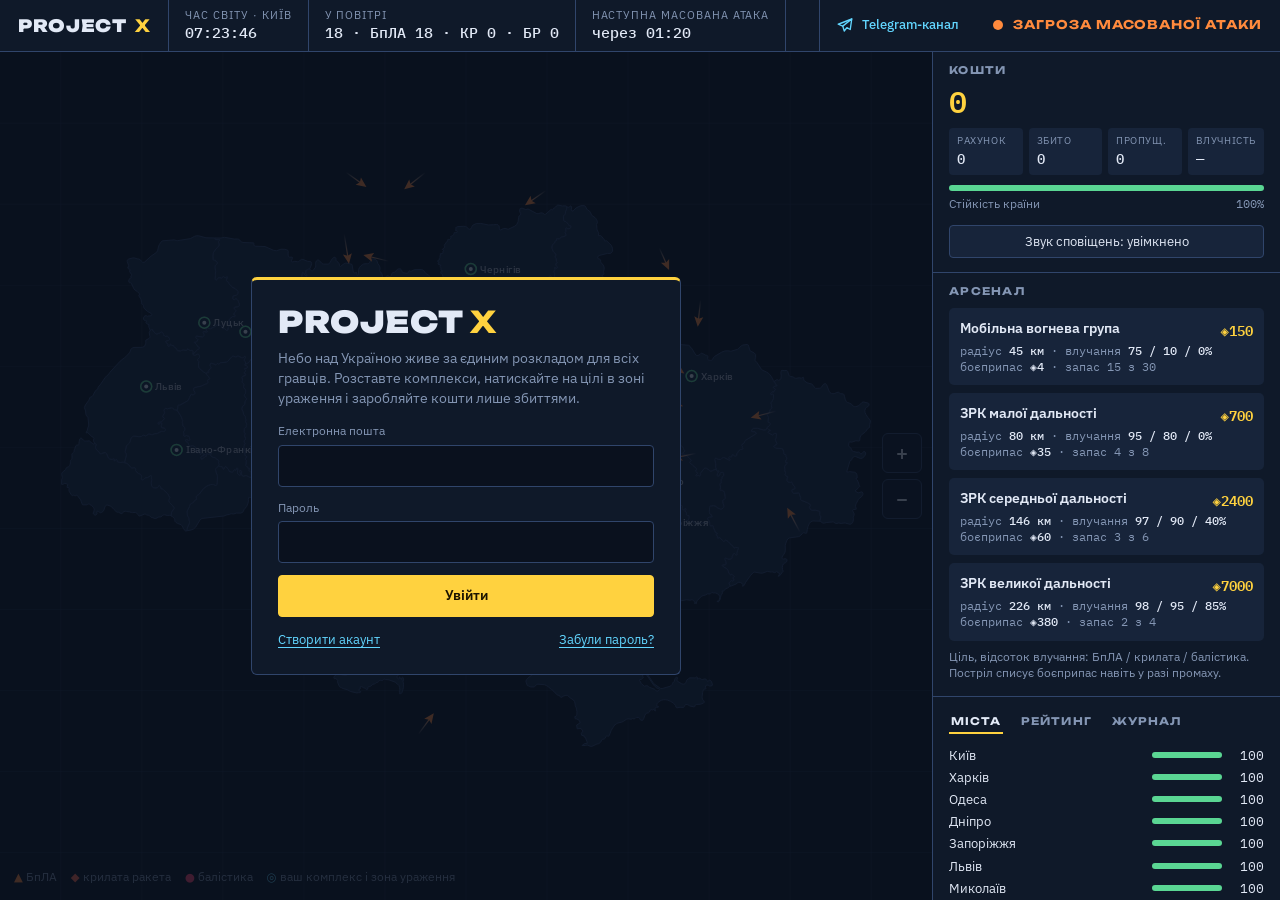
==== commit 499e8942: "Посилання на Telegram-канал гри в шапці Co-Authored-By: Claude Fable 5.2 <noreply@anthropic.com> Cla" ====
--- a/index.html
+++ b/index.html
@@ -14,6 +14,7 @@
   <div class="stat"><small>Час світу · Київ</small><span id="clock">--:--:--</span></div>
   <div class="stat"><small id="airLab">У повітрі</small><span id="air">0</span></div>
   <div class="stat"><small id="waveLab">Наступна масована атака</small><span id="wave">--:--</span></div>
+  <a id="tgLink" href="https://t.me/projectx_vision" target="_blank" rel="noopener" aria-label="Telegram-канал гри"><svg viewBox="0 0 24 24" width="18" height="18" fill="none" stroke="currentColor" stroke-width="1.8" stroke-linecap="round" stroke-linejoin="round" aria-hidden="true"><path d="M21 4 3 11l6 2.5L11 20l3.5-4.5L19 18z"/><path d="M9 13.5 21 4"/></svg><span>Telegram-канал</span></a>
   <a id="adminBtn" href="admin.html" hidden>Адмінка</a>
   <div id="alert"><i></i><span id="alertTxt">Спокійно</span></div>
 </header>
--- a/css/style.css
+++ b/css/style.css
@@ -22,7 +22,7 @@
 .stat{padding:8px 16px;border-right:1px solid var(--line);display:flex;flex-direction:column;justify-content:center;min-width:0}
 .stat small{font-size:10.5px;letter-spacing:.09em;text-transform:uppercase;color:var(--mute);white-space:nowrap}
 .stat span{font:500 15px/1.3 var(--f-mono);font-variant-numeric:tabular-nums;white-space:nowrap}
-#alert{margin-left:auto;display:flex;align-items:center;padding:0 18px;font:700 12px/1 var(--f-display);letter-spacing:.08em;text-transform:uppercase;gap:10px;white-space:nowrap}
+#alert{display:flex;align-items:center;padding:0 18px;font:700 12px/1 var(--f-display);letter-spacing:.08em;text-transform:uppercase;gap:10px;white-space:nowrap}
 #alert i{width:10px;height:10px;border-radius:50%;background:var(--ok);flex:none}
 #alert.air{color:var(--threat)} #alert.air i{background:var(--threat)}
 #alert.mass{color:#12060a;background:var(--crit)} #alert.mass i{background:#12060a;animation:blink 1s steps(2) infinite}
@@ -89,10 +89,12 @@
 #rescue{display:none;margin-top:10px}
 
 /* адмінка */
-#adminBtn{background:none;border:0;border-left:1px solid var(--line);padding:0 18px;display:flex;align-items:center;text-decoration:none;font:700 11px/1 var(--f-display);letter-spacing:.1em;text-transform:uppercase;color:var(--accent);margin-left:auto}
+#tgLink{margin-left:auto;display:flex;align-items:center;gap:8px;padding:0 16px;border-left:1px solid var(--line);color:var(--own);font-size:13px;font-weight:500;text-decoration:none;white-space:nowrap}
+#tgLink:hover{background:var(--raise)}
+#tgLink:focus-visible,#adminBtn:focus-visible{outline:2px solid var(--accent);outline-offset:-2px}
+#adminBtn{background:none;border:0;border-left:1px solid var(--line);padding:0 18px;display:flex;align-items:center;text-decoration:none;font:700 11px/1 var(--f-display);letter-spacing:.1em;text-transform:uppercase;color:var(--accent)}
 #adminBtn[hidden]{display:none}
 #adminBtn:hover{background:var(--raise)}
-#adminBtn:not([hidden])+#alert{margin-left:0}
 .panel{background:var(--raise);border-radius:6px;padding:14px;margin-bottom:14px}
 .panel h3{font:600 14px/1.2 var(--f-body);margin:0 0 10px}
 .fields{display:grid;grid-template-columns:repeat(auto-fit,minmax(150px,1fr));gap:10px;margin-bottom:12px}
@@ -148,9 +150,10 @@
   body{height:100dvh;overflow:hidden}
   header{flex-wrap:wrap}
   .brand{padding:9px 12px;font-size:14px;border-right:0;order:1}
-  #adminBtn{order:2;margin-left:auto;padding:0 12px;border-left:0}
-  #alert{order:3;margin-left:auto;padding:0 12px;font-size:10px;gap:7px}
-  #adminBtn:not([hidden])+#alert{margin-left:0}
+  #tgLink{order:2;padding:0 10px;border-left:0;min-width:44px;justify-content:center}
+  #tgLink span{display:none}
+  #adminBtn{order:2;padding:0 10px;border-left:0;font-size:10px}
+  #alert{order:3;padding:7px 12px;font-size:10px;gap:7px}
   header::after{content:'';order:4;flex-basis:100%;height:0}
   .stat{order:5;flex:1 1 0;padding:5px 10px;border-top:1px solid var(--line);min-width:0}
   .stat:last-of-type{border-right:0}
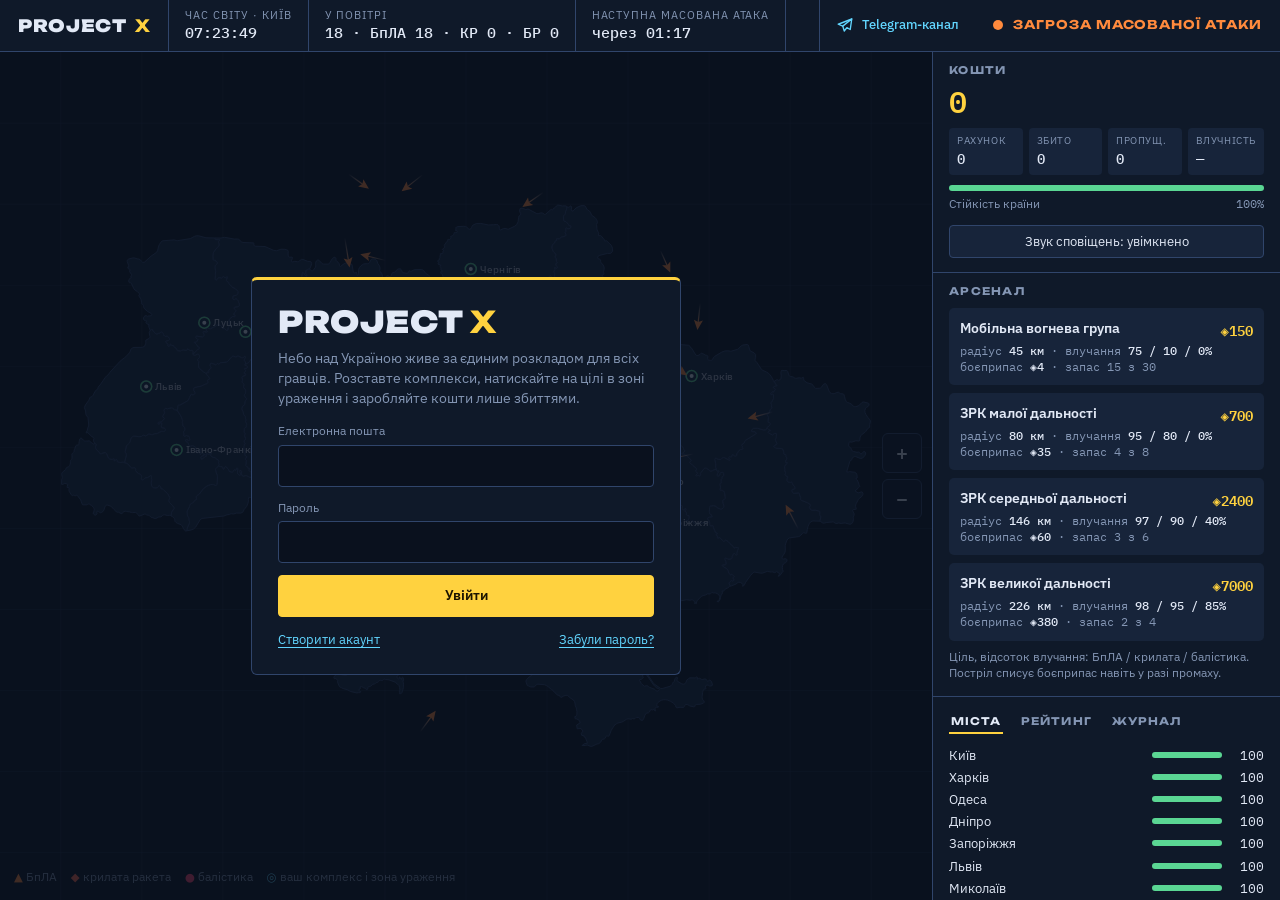
==== commit 13857c9d: "Власний лічильник відвідувань (Supabase) Co-Authored-By: Claude Opus 5.5 <noreply@anthropic.com> Cla" ====
--- a/index.html
+++ b/index.html
@@ -82,5 +82,15 @@
 <script src="js/data.js"></script>
 <script src="js/core.js"></script>
 <script src="js/ui.js"></script>
+<script>
+(function(){try{
+  var S="projectx.vision";
+  if(navigator.webdriver||/bot|crawl|spider|slurp|headless|lighthouse|preview/i.test(navigator.userAgent))return;
+  var ls=window.localStorage;if(ls.getItem("skipgc")==="t"||ls.getItem("sv_skip")==="t")return;
+  var v=ls.getItem("sv_vid");if(!v||!/^[a-z0-9]{8,40}$/.test(v)){v=(Math.random().toString(36).slice(2)+Date.now().toString(36)).replace(/[^a-z0-9]/g,"").slice(0,24);ls.setItem("sv_vid",v);}
+  var K="sb_publishable_buC6-JQeE4-VQO_S1Ml0Sw_xIrxjKjT";
+  fetch("https://pvxjbnxuwtuvvpmvylhv.supabase.co/rest/v1/rpc/track_visit",{method:"POST",keepalive:true,headers:{"apikey":K,"Authorization":"Bearer "+K,"Content-Type":"application/json"},body:JSON.stringify({p_site:S,p_vid:v})}).catch(function(){});
+}catch(e){}})();
+</script>
 </body>
 </html>
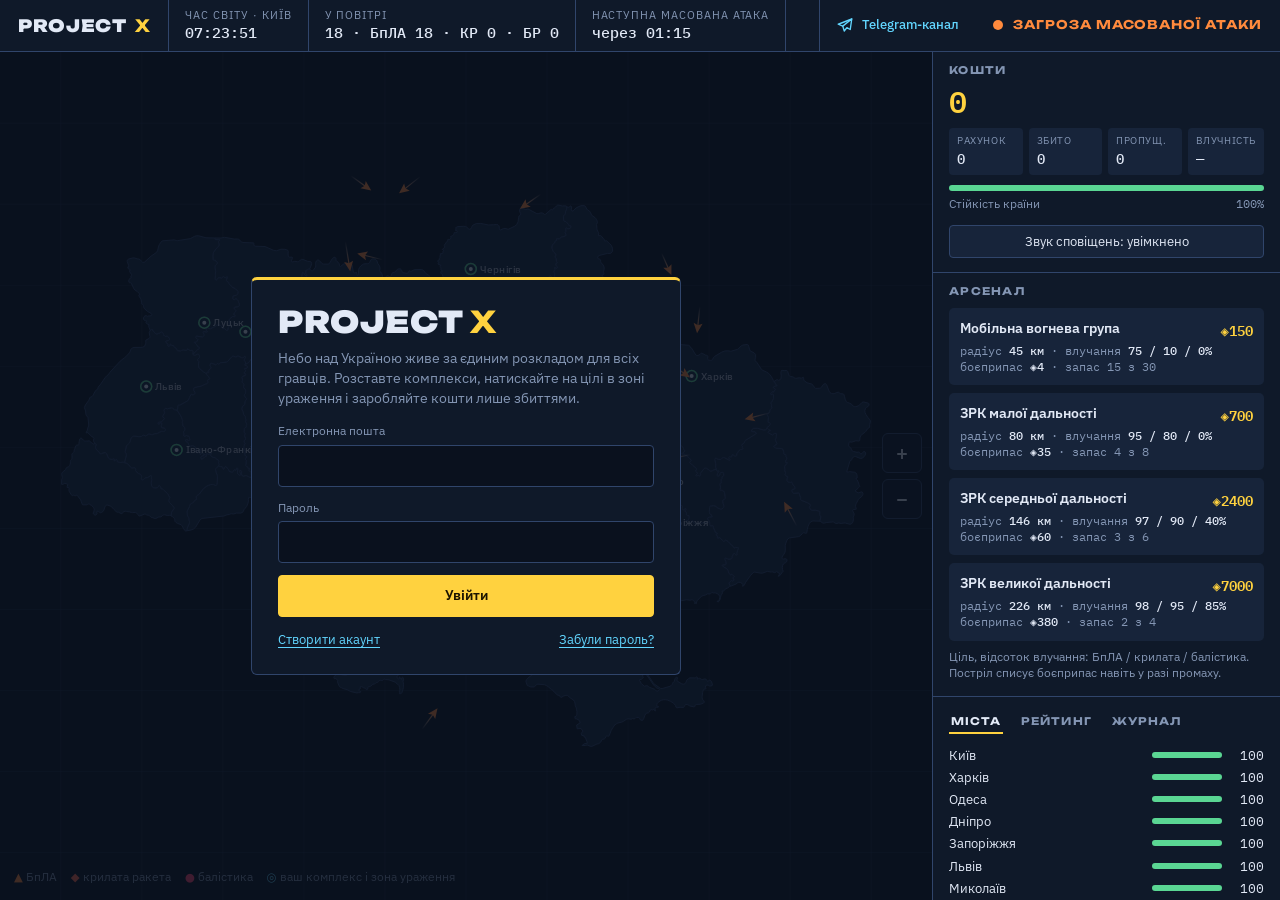
==== commit d1e41167: "Реферальні посилання гравців і бонус за запрошення в адмінці Co-Authored-By: Claude Fable 5.2 <norep" ====
--- a/index.html
+++ b/index.html
@@ -60,6 +60,11 @@
         <button class="btn wide" id="uSell" type="button"></button>
       </div>
     </section>
+    <section id="invite" hidden>
+      <h2>Запросити друга</h2>
+      <label for="refLink" class="note" style="display:block;margin:0 0 6px">Ваше особисте посилання. Бонус за запрошених гравців нараховує адміністратор.</label>
+      <div class="refrow"><input id="refLink" type="text" readonly><button class="btn" id="refCopy" type="button">Скопіювати</button></div>
+    </section>
     <section>
       <h2>Арсенал</h2>
       <div class="shop" id="shop"></div>
--- a/css/style.css
+++ b/css/style.css
@@ -87,6 +87,11 @@
 #log .hit{color:var(--ok)} #log .bad{color:var(--crit)} #log .inf{color:var(--ink)}
 .note{font-size:11.5px;color:var(--mute);margin:8px 0 0}
 #rescue{display:none;margin-top:10px}
+.refrow{display:flex;gap:6px}
+.refrow input{flex:1;min-width:0;background:var(--bg);border:1px solid var(--line);border-radius:4px;padding:8px 9px;color:var(--ink);font:400 12px var(--f-mono)}
+.refnote{display:flex;align-items:center;gap:8px;margin-top:4px;font:400 11.5px var(--f-body);color:var(--mute)}
+.refnote .btn{padding:2px 8px;font-size:11.5px}
+.refnote.done{color:var(--ok)}
 
 /* адмінка */
 #tgLink{margin-left:auto;display:flex;align-items:center;gap:8px;padding:0 16px;border-left:1px solid var(--line);color:var(--own);font-size:13px;font-weight:500;text-decoration:none;white-space:nowrap}
